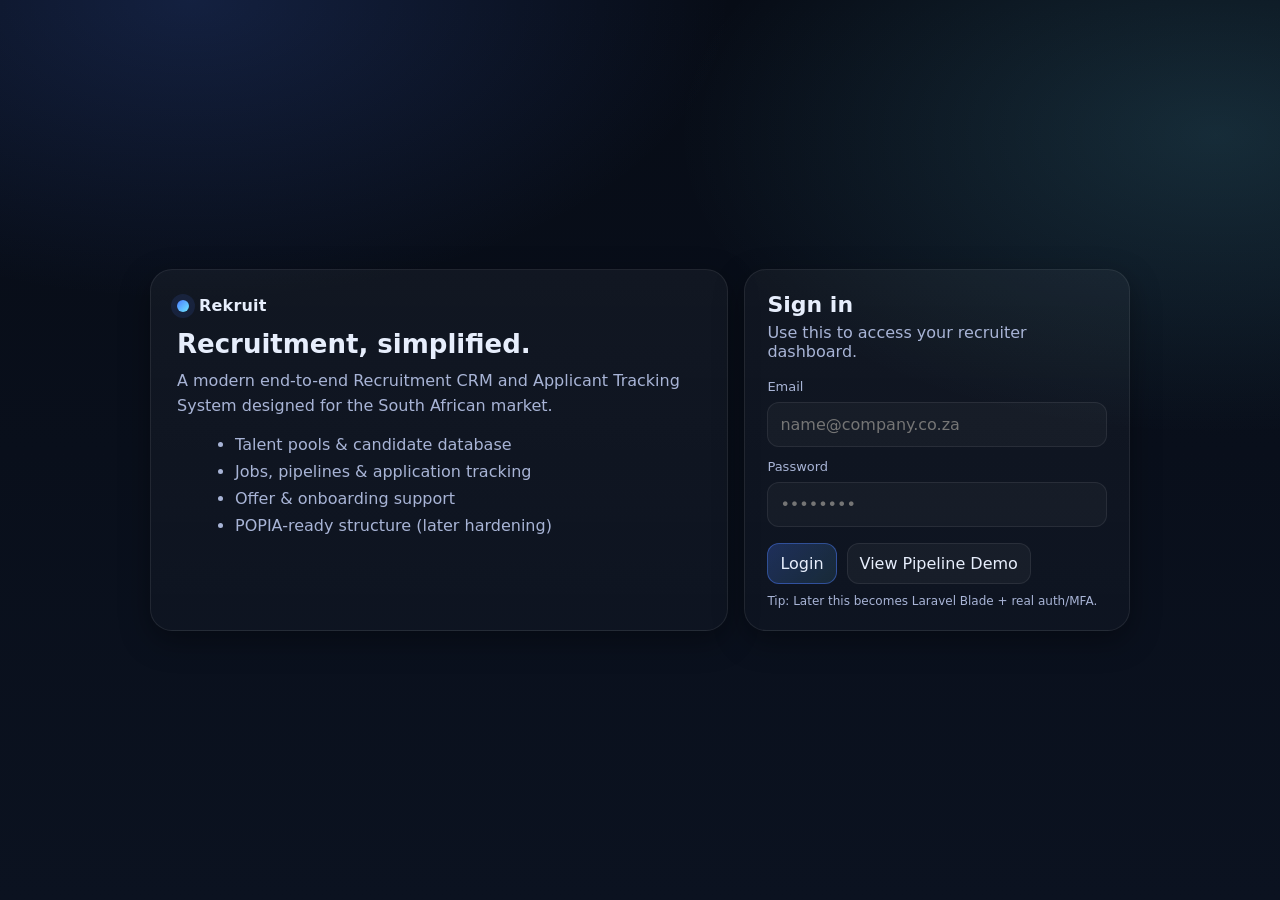
==== index.html @ 4f25f83b "Build demo-ready recruitment MVP with local CRUD and pipeline" ====
<!doctype html>
<html lang="en">
<head>
  <meta charset="utf-8" />
  <meta http-equiv="refresh" content="0; url=login.html" />
  <title>Rekruit</title>
</head>
<body>
  <p>Redirecting to <a href="login.html">login</a>...</p>
</body>
</html>
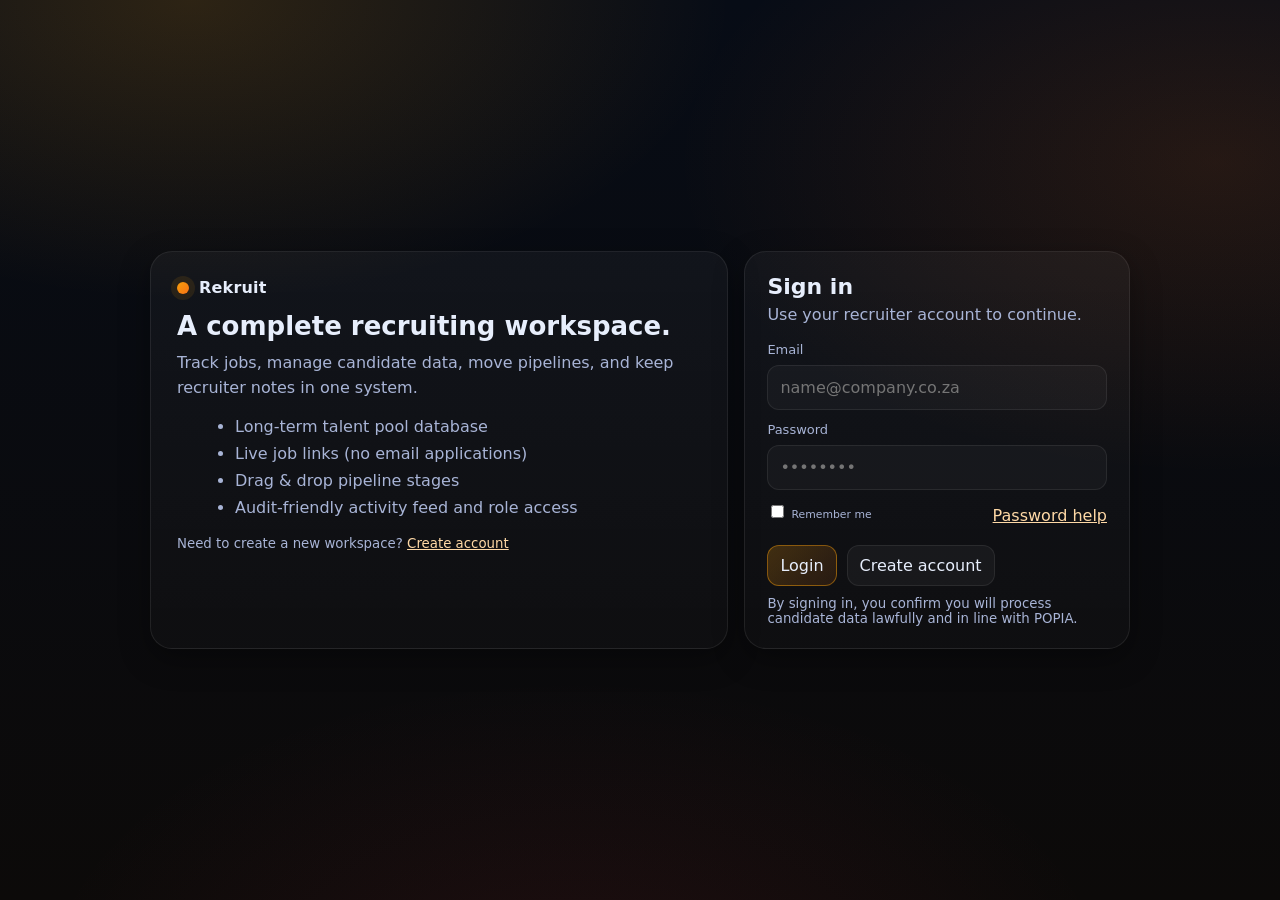
==== commit 4da1fafd: "YO" ====
--- a/index.html
+++ b/index.html
@@ -2,10 +2,17 @@
 <html lang="en">
 <head>
   <meta charset="utf-8" />
+  <meta name="viewport" content="width=device-width, initial-scale=1" />
   <meta http-equiv="refresh" content="0; url=login.html" />
   <title>Rekruit</title>
+  <link rel="stylesheet" href="css/app.css" />
 </head>
 <body>
-  <p>Redirecting to <a href="login.html">login</a>...</p>
+  <div class="center">
+    <div class="card hero" style="max-width:520px;">
+      <div class="brand"><span class="dot"></span> Rekruit</div>
+      <p style="margin-top:12px;">Redirecting to <a class="link" href="login.html">login</a>…</p>
+    </div>
+  </div>
 </body>
-</html>
+</html>
--- a/css/app.css
+++ b/css/app.css
@@ -0,0 +1,335 @@
+:root{
+  --bg:#0b1220;
+  --panel:#0f1b33;
+  --panel2:#0c162b;
+
+  /* Amanani stone/brown palette */
+  --stone950:#0c0a09;      /* tailwind stone-950 */
+  --stone900:#1c1917;      /* tailwind stone-900 */
+  --amber950:#451a03;      /* tailwind amber-950 */
+  --brand:#f59e0b;         /* tailwind amber-500 */
+  --brand2:#f97316;        /* tailwind orange-500 */
+
+  --text:#e7eefc;
+  --muted:#a8b4d6;
+  --line:rgba(255,255,255,.08);
+
+  --danger:#ff5a7a;
+  --ok:#32d583;
+  --warn:#fdb022;
+  --shadow:0 10px 30px rgba(0,0,0,.35);
+  --radius:16px;
+  --radius2:22px;
+}
+
+*{box-sizing:border-box}
+html,body{height:100%}
+body{
+  margin:0;
+  font-family: ui-sans-serif, system-ui, -apple-system, Segoe UI, Roboto, Arial, "Apple Color Emoji","Segoe UI Emoji";
+
+  /* Amanani-like premium brown background */
+  background:
+    radial-gradient(900px 500px at 15% 0%, rgba(245,158,11,.16), transparent 60%),
+    radial-gradient(900px 520px at 95% 18%, rgba(249,115,22,.12), transparent 60%),
+    radial-gradient(900px 520px at 45% 110%, rgba(244,63,94,.08), transparent 60%),
+    linear-gradient(180deg, #070c16, var(--stone950));
+  color:var(--text);
+}
+
+a{color:inherit; text-decoration:none}
+small{color:var(--muted)}
+button, input, select, textarea{font:inherit}
+
+.container{
+  max-width:1200px;
+  margin:0 auto;
+  padding:22px;
+}
+
+.card{
+  background:linear-gradient(180deg, rgba(255,255,255,.04), rgba(255,255,255,.02));
+  border:1px solid var(--line);
+  border-radius:var(--radius2);
+  box-shadow: var(--shadow);
+}
+
+.row{display:flex; gap:16px; align-items:center}
+.grid{display:grid; gap:16px}
+.grid-2{grid-template-columns: repeat(2, minmax(0,1fr))}
+.grid-3{grid-template-columns: repeat(3, minmax(0,1fr))}
+.grid-4{grid-template-columns: repeat(4, minmax(0,1fr))}
+@media(max-width:980px){ .grid-4{grid-template-columns: repeat(2, minmax(0,1fr))} }
+@media(max-width:680px){ .grid-2,.grid-3,.grid-4{grid-template-columns: 1fr} }
+
+.topbar{
+  position:sticky;
+  top:0;
+  z-index:10;
+  backdrop-filter: blur(10px);
+  background: rgba(12,10,9,.55); /* stone-950 tint */
+  border-bottom:1px solid var(--line);
+}
+
+.nav{
+  display:flex;
+  justify-content:space-between;
+  align-items:center;
+  padding:14px 22px;
+}
+
+.brand{
+  display:flex;
+  gap:10px;
+  align-items:center;
+  font-weight:700;
+  letter-spacing:.2px;
+}
+.brand .dot{
+  width:12px;height:12px;border-radius:999px;
+  background: linear-gradient(135deg, var(--brand), var(--brand2));
+  box-shadow:0 0 0 6px rgba(245,158,11,.10);
+}
+
+.navlinks{
+  display:flex; gap:10px; flex-wrap:wrap;
+}
+.chip{
+  padding:10px 12px;
+  border-radius:999px;
+  border:1px solid var(--line);
+  background: rgba(255,255,255,.03);
+  color:var(--muted);
+}
+.chip.active{
+  color:var(--text);
+  border-color: rgba(245,158,11,.40);
+  background: rgba(245,158,11,.12);
+}
+
+.btn{
+  border:1px solid var(--line);
+  background: rgba(255,255,255,.04);
+  color:var(--text);
+  padding:10px 12px;
+  border-radius:12px;
+  cursor:pointer;
+}
+.btn:hover{ background: rgba(255,255,255,.06); }
+.btn.primary{
+  border-color: rgba(245,158,11,.45);
+  background: linear-gradient(135deg, rgba(245,158,11,.22), rgba(249,115,22,.10));
+}
+.btn.danger{
+  border-color: rgba(255,90,122,.45);
+  background: rgba(255,90,122,.10);
+}
+.btn.small{padding:8px 10px; border-radius:10px; font-size:14px}
+
+.kpi{ padding:18px; }
+.kpi h3{margin:0 0 6px 0; font-size:14px; color:var(--muted); font-weight:600}
+.kpi .num{font-size:28px; font-weight:800; letter-spacing:.2px}
+.kpi .meta{margin-top:8px; color:var(--muted); font-size:13px}
+
+.section-title{
+  display:flex;
+  justify-content:space-between;
+  align-items:flex-end;
+  margin:26px 0 12px;
+}
+.section-title h2{margin:0; font-size:18px}
+.section-title p{margin:0; color:var(--muted); font-size:13px}
+
+.table{
+  width:100%;
+  border-collapse:separate;
+  border-spacing:0;
+  overflow:hidden;
+  border-radius: var(--radius);
+  border:1px solid var(--line);
+}
+.table th, .table td{
+  text-align:left;
+  padding:12px 14px;
+  border-bottom:1px solid var(--line);
+}
+.table th{
+  font-size:12px;
+  letter-spacing:.5px;
+  text-transform:uppercase;
+  color:var(--muted);
+  background: rgba(255,255,255,.03);
+}
+.table tr:last-child td{border-bottom:none}
+
+.badge{
+  font-size:12px;
+  padding:6px 10px;
+  border-radius:999px;
+  border:1px solid var(--line);
+  color:var(--muted);
+  background: rgba(255,255,255,.03);
+}
+.badge.ok{border-color: rgba(50,213,131,.35); background: rgba(50,213,131,.10); color:#bff3d7}
+.badge.warn{border-color: rgba(253,176,34,.35); background: rgba(253,176,34,.10); color:#ffe7c0}
+.badge.danger{border-color: rgba(255,90,122,.35); background: rgba(255,90,122,.10); color:#ffd0da}
+
+.input{
+  width:100%;
+  padding:12px 12px;
+  border-radius:12px;
+  border:1px solid var(--line);
+  background: rgba(255,255,255,.03);
+  color:var(--text);
+  outline:none;
+}
+.input:focus{
+  border-color: rgba(245,158,11,.55);
+  box-shadow:0 0 0 5px rgba(245,158,11,.14);
+}
+
+/* --- Selects match theme (no default browser look) --- */
+select.input{
+  -webkit-appearance:none;
+  -moz-appearance:none;
+  appearance:none;
+  padding-right:42px;
+  cursor:pointer;
+
+  background-image:
+    linear-gradient(45deg, transparent 50%, rgba(231,238,252,.85) 50%),
+    linear-gradient(135deg, rgba(231,238,252,.85) 50%, transparent 50%);
+  background-position:
+    calc(100% - 18px) calc(50% - 2px),
+    calc(100% - 12px) calc(50% - 2px);
+  background-size:6px 6px, 6px 6px;
+  background-repeat:no-repeat;
+}
+select.input::-ms-expand{display:none}
+select.input option{
+  background: var(--stone950);
+  color: var(--text);
+}
+
+.form{ padding:22px; }
+.form h1{margin:0 0 6px; font-size:22px}
+.form p{margin:0 0 18px; color:var(--muted)}
+.form .field{margin:12px 0}
+.form label{display:block; font-size:13px; color:var(--muted); margin-bottom:8px}
+.form .actions{display:flex; gap:10px; align-items:center; margin-top:16px}
+
+.center{
+  min-height:100vh;
+  display:grid;
+  place-items:center;
+  padding:22px;
+}
+
+.split{
+  display:grid;
+  grid-template-columns: 1.2fr .8fr;
+  gap:16px;
+  width:min(980px, 100%);
+}
+@media(max-width:920px){ .split{grid-template-columns: 1fr} }
+
+.hero{ padding:26px; }
+.hero h2{margin:0 0 10px; font-size:26px}
+.hero p{margin:0; color:var(--muted); line-height:1.55}
+.hero ul{margin:16px 0 0 18px; color:var(--muted)}
+.hero li{margin:8px 0}
+
+.kanban{
+  display:grid;
+  grid-template-columns: repeat(4, minmax(240px, 1fr));
+  gap:14px;
+  overflow:auto;
+  padding-bottom:6px;
+}
+@media(max-width:1100px){ .kanban{grid-template-columns: repeat(2, minmax(240px, 1fr))} }
+@media(max-width:650px){ .kanban{grid-template-columns: 1fr} }
+
+.col{
+  padding:14px;
+  border-radius: var(--radius);
+  border:1px solid var(--line);
+  background: rgba(255,255,255,.02);
+  min-height:320px;
+}
+.colhead{
+  display:flex;
+  justify-content:space-between;
+  align-items:center;
+  margin-bottom:10px;
+}
+.colhead h3{margin:0; font-size:14px}
+.colhead .count{color:var(--muted); font-size:12px}
+.dropzone{
+  display:grid;
+  gap:10px;
+  min-height:240px;
+}
+.cardlet{
+  border-radius:14px;
+  border:1px solid var(--line);
+  background: rgba(255,255,255,.03);
+  padding:12px;
+  cursor:grab;
+}
+.cardlet:active{cursor:grabbing}
+.cardlet .name{font-weight:700; margin-bottom:6px}
+.cardlet .meta{color:var(--muted); font-size:13px; display:flex; gap:10px; flex-wrap:wrap}
+.cardlet .meta span{border:1px solid var(--line); border-radius:999px; padding:4px 8px; background: rgba(255,255,255,.02)}
+.drag-over{
+  outline:2px dashed rgba(245,158,11,.55);
+  outline-offset:6px;
+}
+
+.footer-note{
+  margin-top:10px;
+  color:var(--muted);
+  font-size:12px;
+}
+
+.hidden{display:none}
+
+/* Pipeline layout helpers */
+.kanban.kanban-7{grid-template-columns: repeat(7, minmax(220px, 1fr));}
+@media(max-width:1600px){ .kanban.kanban-7{grid-template-columns: repeat(4, minmax(220px, 1fr));} }
+@media(max-width:1200px){ .kanban.kanban-7{grid-template-columns: repeat(2, minmax(220px, 1fr));} }
+@media(max-width:650px){ .kanban.kanban-7{grid-template-columns: 1fr;} }
+
+/* (kept for compatibility if still used somewhere) */
+.kanban.kanban-6{grid-template-columns: repeat(6, minmax(220px, 1fr));}
+@media(max-width:1400px){ .kanban.kanban-6{grid-template-columns: repeat(3, minmax(220px, 1fr));} }
+@media(max-width:900px){ .kanban.kanban-6{grid-template-columns: repeat(2, minmax(220px, 1fr));} }
+@media(max-width:600px){ .kanban.kanban-6{grid-template-columns: 1fr;} }
+
+.muted{color:var(--muted); text-align:center}
+.small-note{font-size:12px; padding:6px}
+.actions-cell{display:flex; gap:8px; justify-content:flex-end}
+.link{color:#ffd9a6; text-decoration:underline}
+
+.flash{
+  position:fixed;
+  right:20px;
+  bottom:20px;
+  z-index:40;
+  border:1px solid var(--line);
+  border-radius:12px;
+  padding:10px 12px;
+  color:var(--text);
+  background:rgba(16, 22, 38, .94);
+  opacity:0;
+  transform:translateY(8px);
+  transition:all .25s ease;
+}
+.flash.show{opacity:1; transform:translateY(0)}
+.flash.ok{border-color: rgba(50,213,131,.35)}
+.flash.danger{border-color: rgba(255,90,122,.45)}
+.flash.warn{border-color: rgba(245,158,11,.45)}
+
+.activity-list{list-style:none; margin:0; padding:0; display:grid; gap:10px}
+.activity-list li{display:flex; justify-content:space-between; gap:10px; padding:10px 12px; border:1px solid var(--line); border-radius:10px; background:rgba(255,255,255,.02)}
+.activity-list li small{white-space:nowrap}
+.muted.left{text-align:left}
